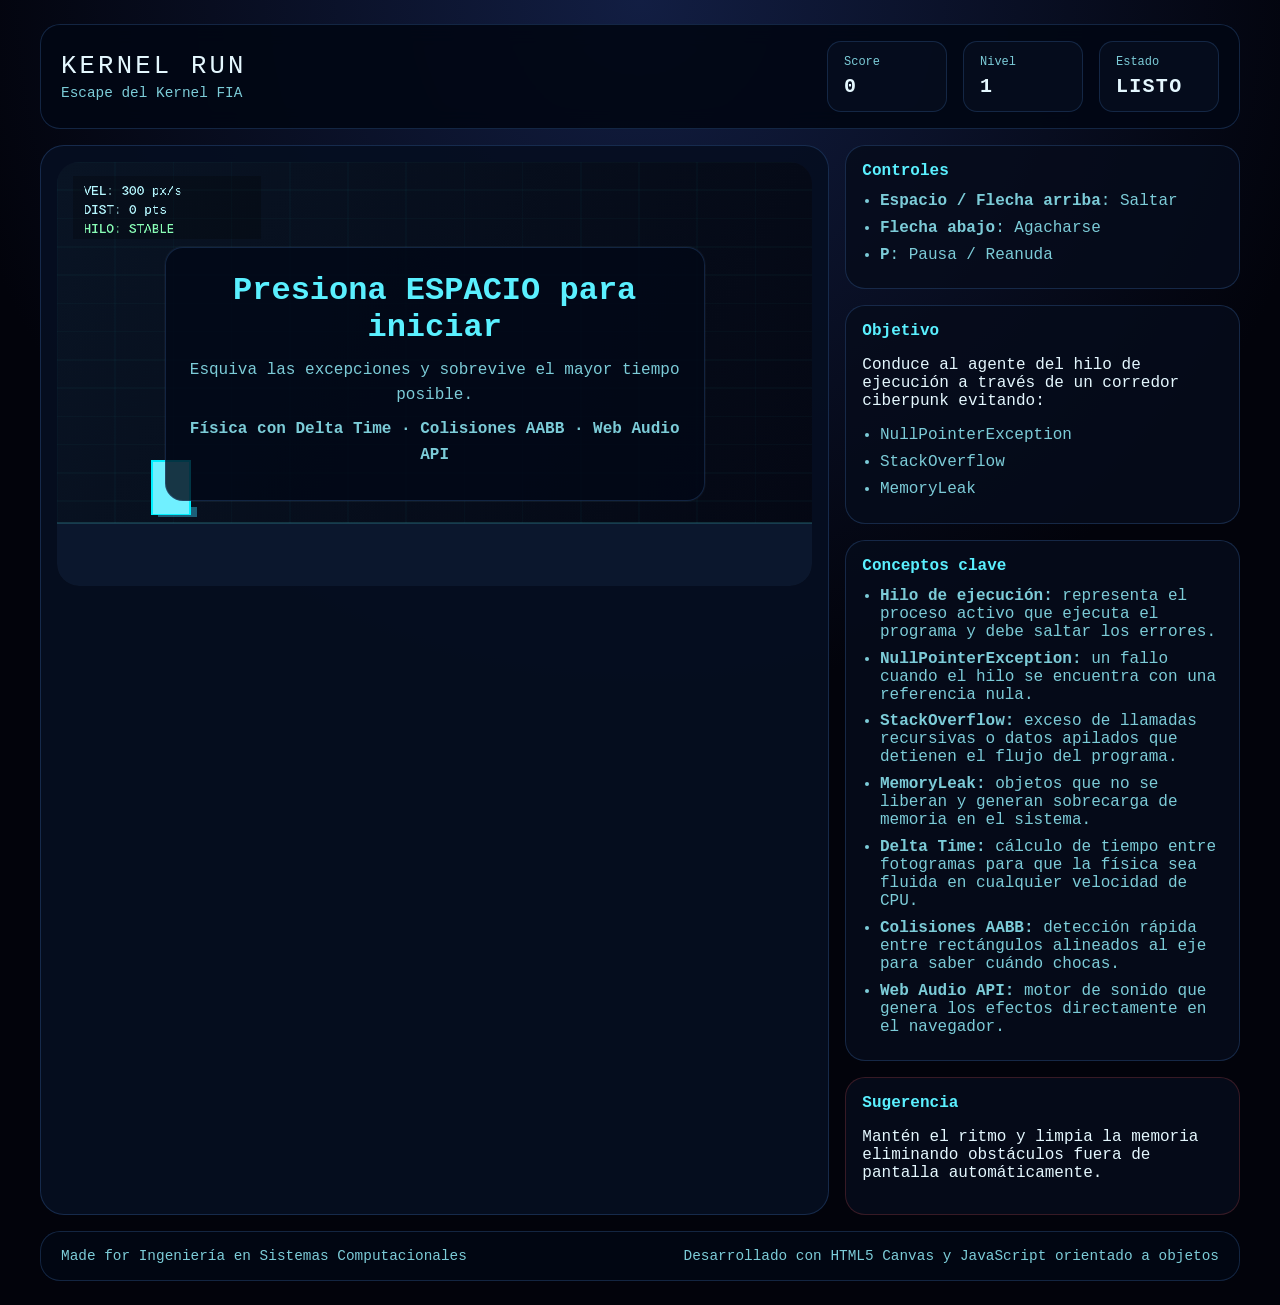
==== index.html @ d5b5b836 "Creacion de Proyecto - Juego_EscapeDelKernel_FIA Diseñé Juego_EscapeDelKernel_FIA como un juego web " ====
<!DOCTYPE html>
<html lang="es">
<head>
  <meta charset="UTF-8" />
  <meta name="viewport" content="width=device-width, initial-scale=1.0" />
  <title>Escape del Kernel FIA</title>
  <link rel="stylesheet" href="style.css" />
</head>
<body>
  <div class="app-shell">
    <header class="topbar">
      <div class="brand">
        <span class="brand__label">KERNEL RUN</span>
        <span class="brand__sub">Escape del Kernel FIA</span>
      </div>
      <div class="metrics">
        <div class="metric" id="scorePanel">
          <span class="metric__title">Score</span>
          <span class="metric__value" id="scoreValue">0</span>
        </div>
        <div class="metric" id="levelPanel">
          <span class="metric__title">Nivel</span>
          <span class="metric__value" id="levelValue">1</span>
        </div>
        <div class="metric" id="statusPanel">
          <span class="metric__title">Estado</span>
          <span class="metric__value" id="statusValue">LISTO</span>
        </div>
      </div>
    </header>

    <main class="game-grid">
      <section class="game-panel">
        <div class="canvas-holder">
          <canvas id="gameCanvas" width="960" height="540"></canvas>
          <div class="overlay" id="gameOverlay">
            <div class="overlay__card">
              <h1>Presiona ESPACIO para iniciar</h1>
              <p>Esquiva las excepciones y sobrevive el mayor tiempo posible.</p>
              <p><strong>Física con Delta Time · Colisiones AABB · Web Audio API</strong></p>
            </div>
          </div>
        </div>
      </section>

      <aside class="info-panel">
        <div class="panel-block">
          <h2>Controles</h2>
          <ul>
            <li><strong>Espacio / Flecha arriba</strong>: Saltar</li>
            <li><strong>Flecha abajo</strong>: Agacharse</li>
            <li><strong>P</strong>: Pausa / Reanuda</li>
          </ul>
        </div>
        <div class="panel-block">
          <h2>Objetivo</h2>
          <p>Conduce al agente del hilo de ejecución a través de un corredor ciberpunk evitando:</p>
          <ul>
            <li>NullPointerException</li>
            <li>StackOverflow</li>
            <li>MemoryLeak</li>
          </ul>
        </div>
        <div class="panel-block">
          <h2>Conceptos clave</h2>
          <ul>
            <li><strong>Hilo de ejecución:</strong> representa el proceso activo que ejecuta el programa y debe saltar los errores.</li>
            <li><strong>NullPointerException:</strong> un fallo cuando el hilo se encuentra con una referencia nula.</li>
            <li><strong>StackOverflow:</strong> exceso de llamadas recursivas o datos apilados que detienen el flujo del programa.</li>
            <li><strong>MemoryLeak:</strong> objetos que no se liberan y generan sobrecarga de memoria en el sistema.</li>
            <li><strong>Delta Time:</strong> cálculo de tiempo entre fotogramas para que la física sea fluida en cualquier velocidad de CPU.</li>
            <li><strong>Colisiones AABB:</strong> detección rápida entre rectángulos alineados al eje para saber cuándo chocas.</li>
            <li><strong>Web Audio API:</strong> motor de sonido que genera los efectos directamente en el navegador.</li>
          </ul>
        </div>
        <div class="panel-block panel-block--hint">
          <h2>Sugerencia</h2>
          <p>Mantén el ritmo y limpia la memoria eliminando obstáculos fuera de pantalla automáticamente.</p>
        </div>
      </aside>
    </main>

    <footer class="footer-bar">
      <div>Made for Ingeniería en Sistemas Computacionales</div>
      <div>Desarrollado con HTML5 Canvas y JavaScript orientado a objetos</div>
    </footer>
  </div>

  <script src="script.js"></script>
</body>
</html>
---- style.css ----
:root {
  color-scheme: dark;
  --bg: #04050c;
  --surface: rgba(6, 15, 33, 0.92);
  --surface-strong: rgba(12, 25, 50, 0.96);
  --text: #e5f8ff;
  --text-muted: #7cccd8;
  --accent: #5af0ff;
  --accent-strong: #ff4b9b;
  --border: rgba(90, 160, 255, 0.2);
  --danger: #ff5b5b;
  --warning: #ffc968;
  font-family: "IBM Plex Mono", "Courier New", monospace;
  font-size: 16px;
}

* {
  box-sizing: border-box;
}

html, body {
  margin: 0;
  min-height: 100%;
  background: radial-gradient(circle at top, rgba(18, 30, 67, 0.95), #02030b 48%);
  color: var(--text);
}

body {
  display: flex;
  align-items: center;
  justify-content: center;
  padding: 1.5rem;
}

.app-shell {
  width: min(1200px, 100%);
  display: grid;
  gap: 1rem;
}

.topbar,
.footer-bar {
  display: flex;
  justify-content: space-between;
  align-items: center;
  gap: 1rem;
  padding: 1rem 1.25rem;
  border: 1px solid var(--border);
  background: rgba(2, 7, 20, 0.92);
  border-radius: 20px;
  backdrop-filter: blur(10px);
}

.brand {
  display: flex;
  flex-direction: column;
  gap: 0.2rem;
}

.brand__label {
  font-size: clamp(1.4rem, 2vw, 2rem);
  letter-spacing: 0.2rem;
  text-transform: uppercase;
}

.brand__sub {
  color: var(--text-muted);
  font-size: 0.9rem;
}

.metrics {
  display: flex;
  gap: 1rem;
  flex-wrap: wrap;
}

.metric {
  padding: 0.8rem 1rem;
  border: 1px solid rgba(90, 160, 255, 0.18);
  border-radius: 14px;
  min-width: 120px;
  background: rgba(7, 16, 33, 0.72);
}

.metric__title {
  display: block;
  font-size: 0.75rem;
  color: var(--text-muted);
  margin-bottom: 0.4rem;
}

.metric__value {
  font-size: 1.25rem;
  font-weight: 700;
  letter-spacing: 0.08rem;
}

.game-grid {
  display: grid;
  grid-template-columns: 2fr 1fr;
  gap: 1rem;
}

.game-panel {
  border: 1px solid var(--border);
  border-radius: 24px;
  background: var(--surface);
  padding: 1rem;
}

.canvas-holder {
  position: relative;
  overflow: hidden;
  border-radius: 22px;
  background: linear-gradient(180deg, rgba(12, 18, 40, 0.95), #02030b 85%);
}

canvas {
  width: 100%;
  height: auto;
  display: block;
}

.overlay {
  position: absolute;
  inset: 0;
  display: grid;
  place-items: center;
  padding: 1.5rem;
  pointer-events: none;
}

.overlay__card {
  width: min(540px, 100%);
  border: 1px solid rgba(90, 160, 255, 0.18);
  background: rgba(2, 8, 23, 0.8);
  border-radius: 18px;
  padding: 1.5rem;
  text-align: center;
  box-shadow: 0 0 0 1px rgba(255, 255, 255, 0.03);
}

.overlay__card h1 {
  margin: 0 0 0.75rem;
  font-size: clamp(1.5rem, 2.5vw, 2rem);
  color: var(--accent);
}

.overlay__card p {
  margin: 0.5rem 0;
  color: var(--text-muted);
  line-height: 1.6;
}

.info-panel {
  display: grid;
  gap: 1rem;
}

.panel-block {
  padding: 1rem;
  border-radius: 20px;
  border: 1px solid var(--border);
  background: rgba(6, 12, 28, 0.85);
}

.panel-block h2 {
  margin-top: 0;
  margin-bottom: 0.75rem;
  color: var(--accent);
  font-size: 1rem;
}

.panel-block ul {
  margin: 0;
  padding-left: 1.1rem;
  color: var(--text-muted);
}

.panel-block li {
  margin-bottom: 0.55rem;
}

.panel-block--hint {
  border-color: rgba(255, 91, 91, 0.2);
}

.footer-bar {
  font-size: 0.9rem;
  color: var(--text-muted);
}

@media (max-width: 900px) {
  .game-grid {
    grid-template-columns: 1fr;
  }

  .footer-bar,
  .topbar {
    flex-direction: column;
    align-items: flex-start;
  }
}

@media (max-width: 640px) {
  body {
    padding: 1rem;
  }

  .metric {
    min-width: 100%;
  }

  .overlay {
    padding: 1rem;
  }

  .overlay__card {
    padding: 1rem;
  }
}
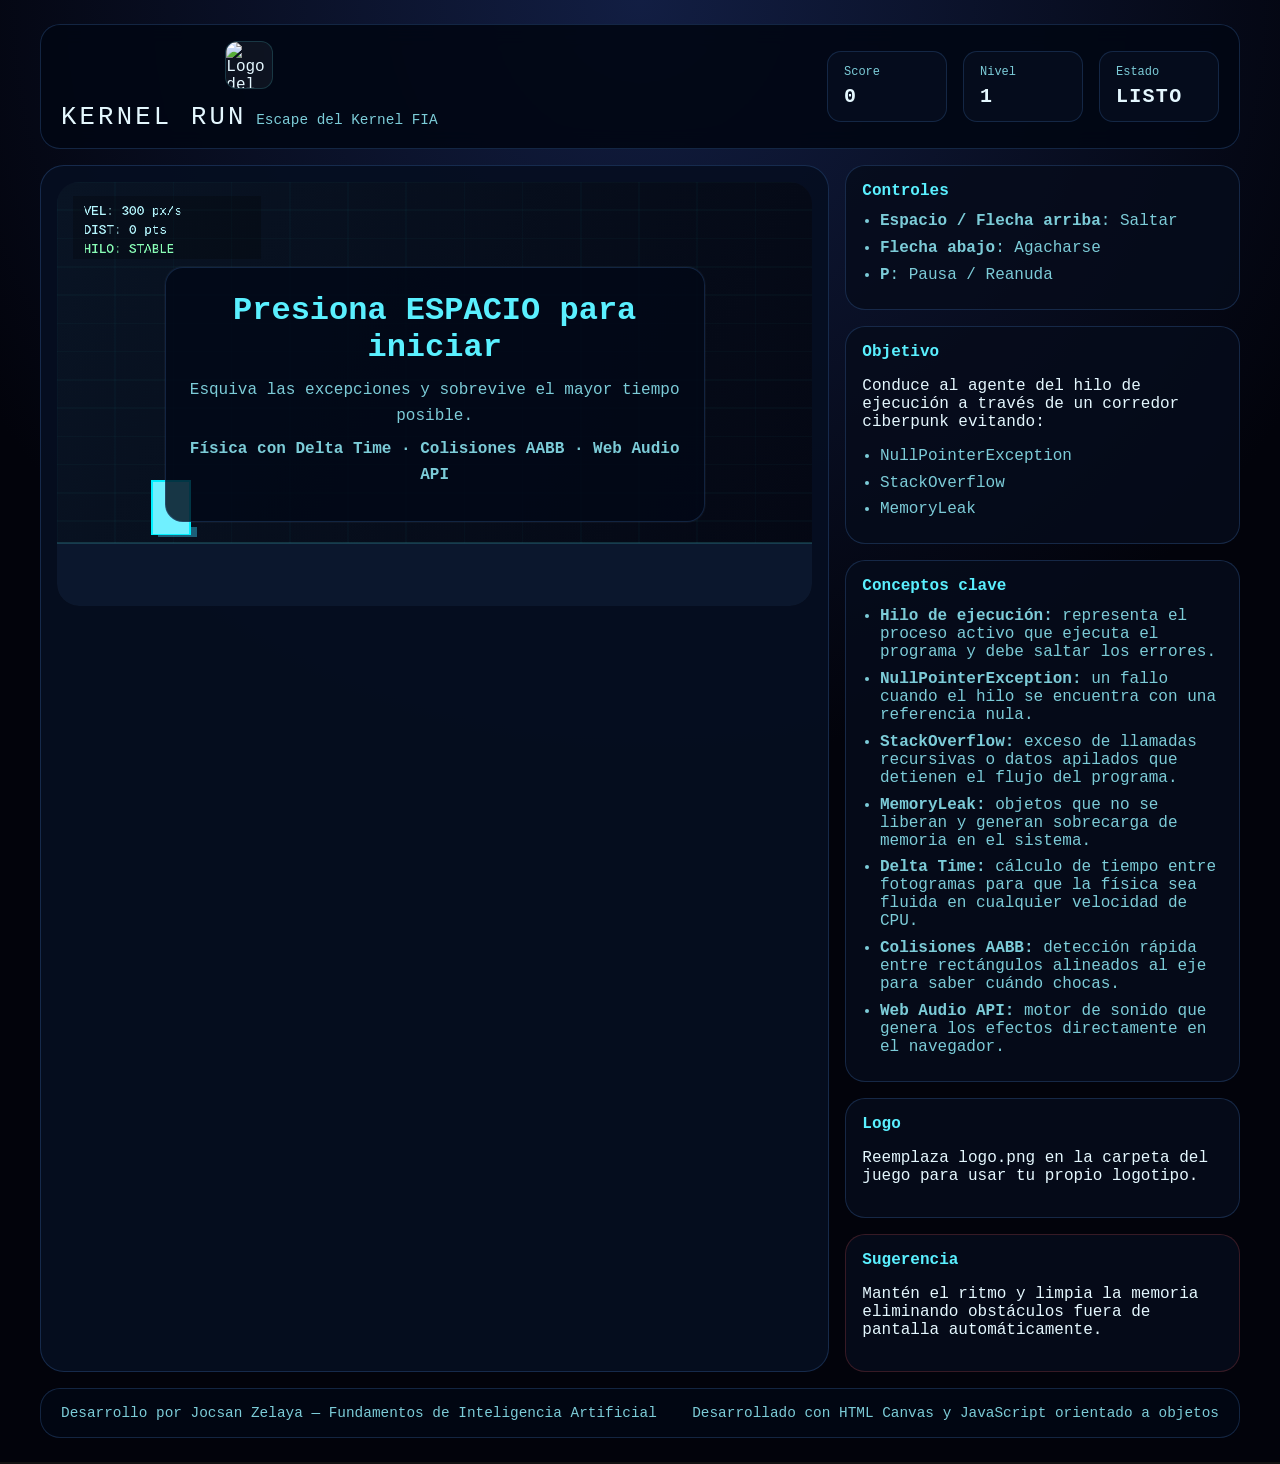
==== commit fe3113c0: "Nuevos Cambios" ====
--- a/index.html
+++ b/index.html
@@ -9,9 +9,12 @@
 <body>
   <div class="app-shell">
     <header class="topbar">
-      <div class="brand">
-        <span class="brand__label">KERNEL RUN</span>
-        <span class="brand__sub">Escape del Kernel FIA</span>
+      <div class="brand brand--logo">
+        <img id="logo" src="logo.png" alt="Logo del juego" />
+        <div>
+          <span class="brand__label">KERNEL RUN</span>
+          <span class="brand__sub">Escape del Kernel FIA</span>
+        </div>
       </div>
       <div class="metrics">
         <div class="metric" id="scorePanel">
@@ -73,6 +76,10 @@
             <li><strong>Web Audio API:</strong> motor de sonido que genera los efectos directamente en el navegador.</li>
           </ul>
         </div>
+        <div class="panel-block">
+          <h2>Logo</h2>
+          <p>Reemplaza <code>logo.png</code> en la carpeta del juego para usar tu propio logotipo.</p>
+        </div>
         <div class="panel-block panel-block--hint">
           <h2>Sugerencia</h2>
           <p>Mantén el ritmo y limpia la memoria eliminando obstáculos fuera de pantalla automáticamente.</p>
@@ -81,8 +88,8 @@
     </main>
 
     <footer class="footer-bar">
-      <div>Made for Ingeniería en Sistemas Computacionales</div>
-      <div>Desarrollado con HTML5 Canvas y JavaScript orientado a objetos</div>
+      <div>Desarrollo por Jocsan Zelaya — Fundamentos de Inteligencia Artificial</div>
+      <div>Desarrollado con HTML Canvas y JavaScript orientado a objetos</div>
     </footer>
   </div>
 
--- a/style.css
+++ b/style.css
@@ -57,6 +57,21 @@
   gap: 0.2rem;
 }
 
+.brand--logo {
+  display: flex;
+  align-items: center;
+  gap: 0.9rem;
+}
+
+.brand--logo img {
+  width: 48px;
+  height: 48px;
+  object-fit: contain;
+  border-radius: 12px;
+  border: 1px solid rgba(90, 245, 255, 0.16);
+  background: rgba(255, 255, 255, 0.05);
+}
+
 .brand__label {
   font-size: clamp(1.4rem, 2vw, 2rem);
   letter-spacing: 0.2rem;
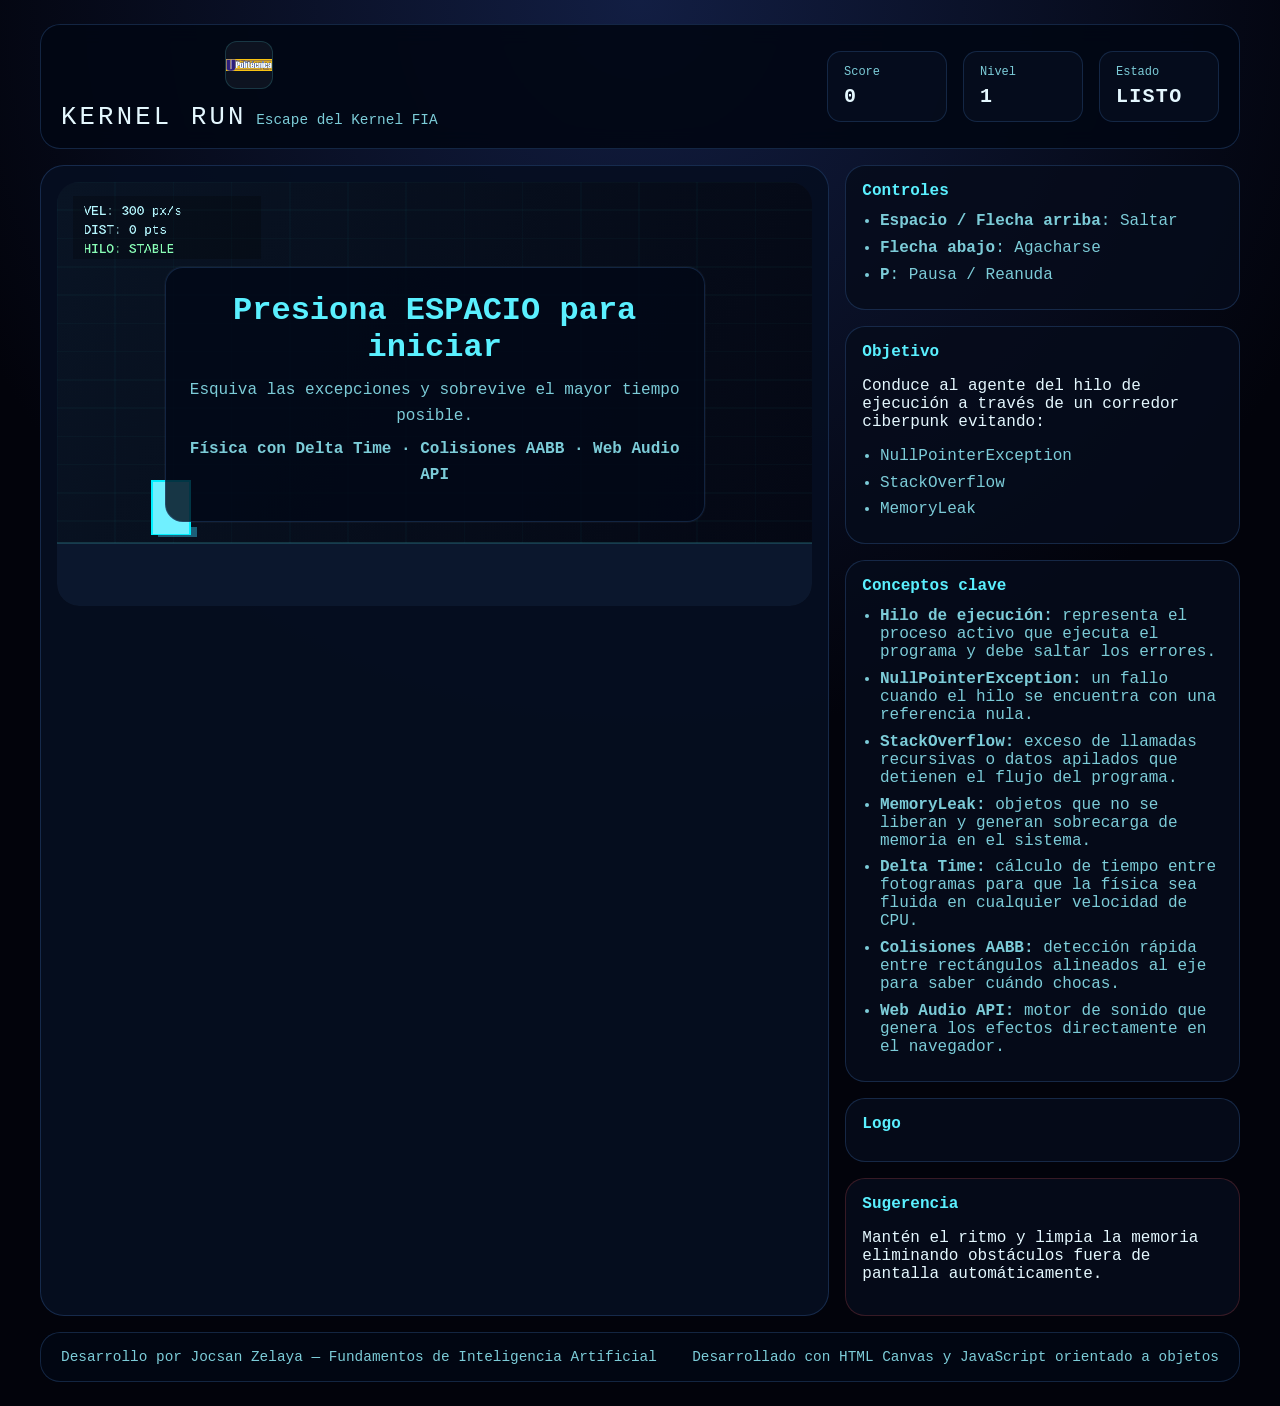
==== commit fa682af8: "nuevos" ====
--- a/index.html
+++ b/index.html
@@ -78,7 +78,7 @@
         </div>
         <div class="panel-block">
           <h2>Logo</h2>
-          <p>Reemplaza <code>logo.png</code> en la carpeta del juego para usar tu propio logotipo.</p>
+    
         </div>
         <div class="panel-block panel-block--hint">
           <h2>Sugerencia</h2>
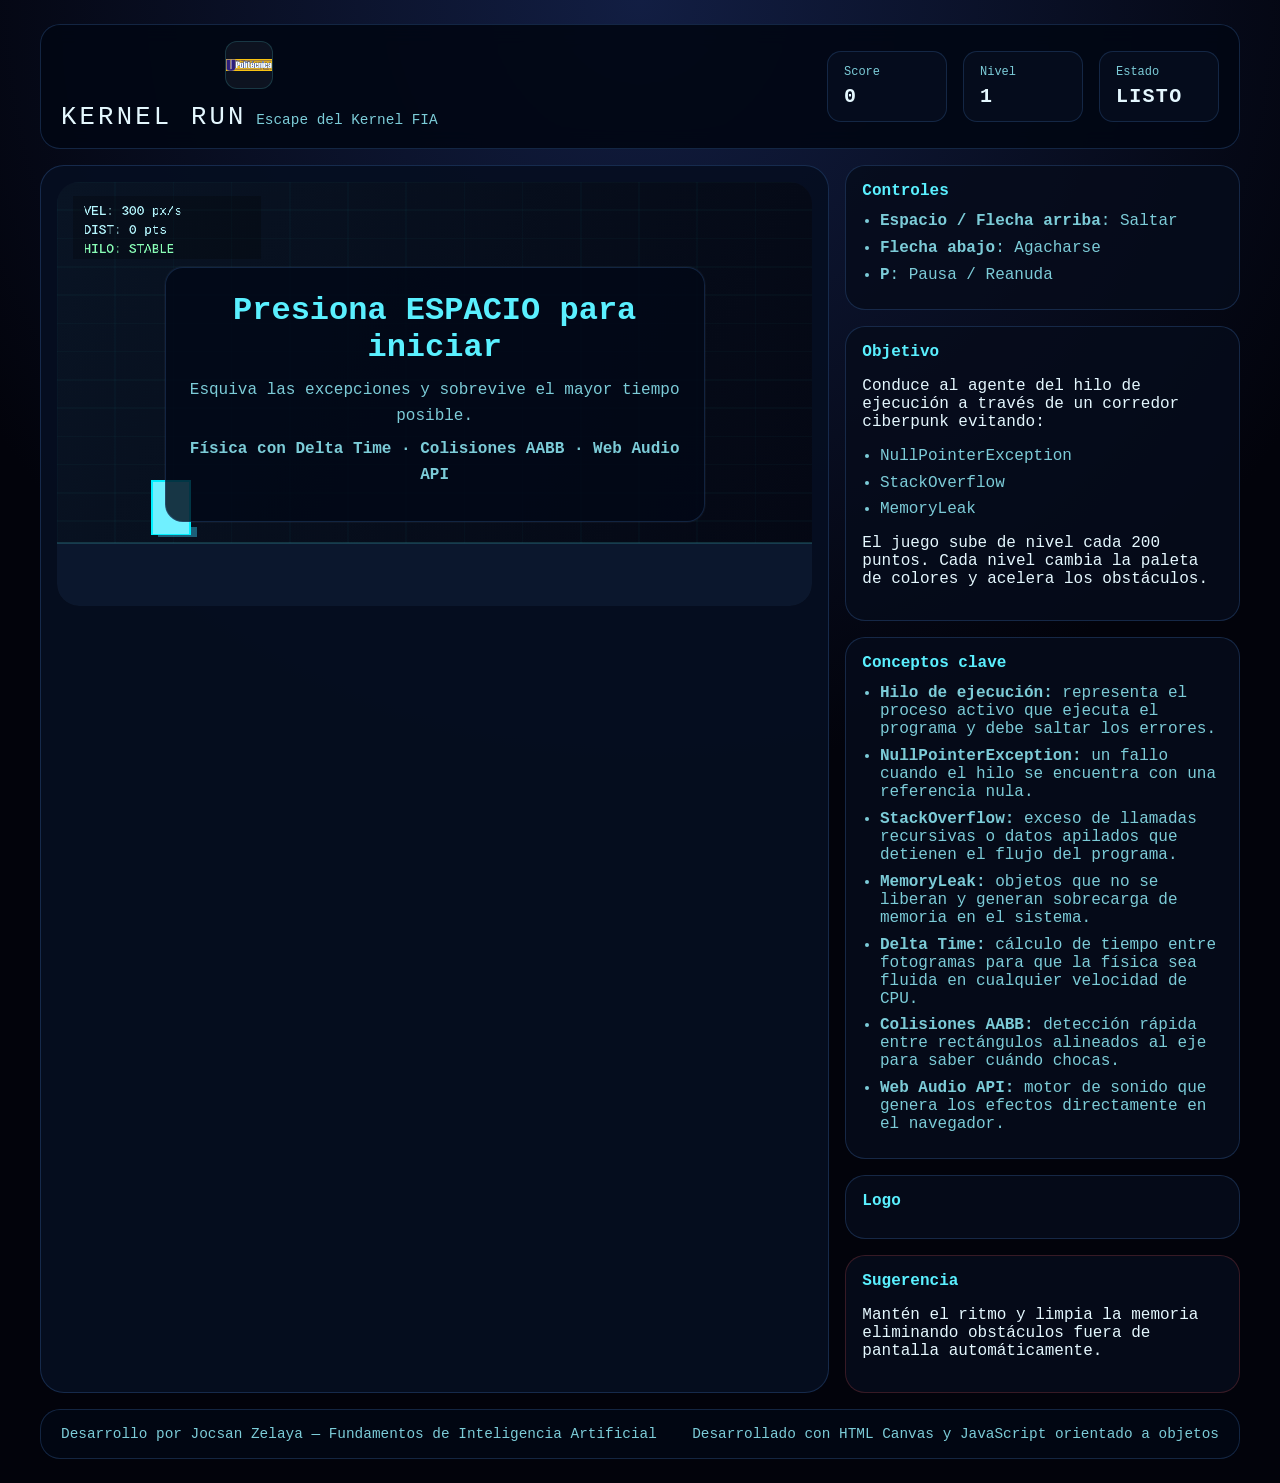
==== commit a2b18dd5: "NUEVOS CAMBIOS" ====
--- a/index.html
+++ b/index.html
@@ -63,6 +63,7 @@
             <li>StackOverflow</li>
             <li>MemoryLeak</li>
           </ul>
+          <p>El juego sube de nivel cada 200 puntos. Cada nivel cambia la paleta de colores y acelera los obstáculos.</p>
         </div>
         <div class="panel-block">
           <h2>Conceptos clave</h2>
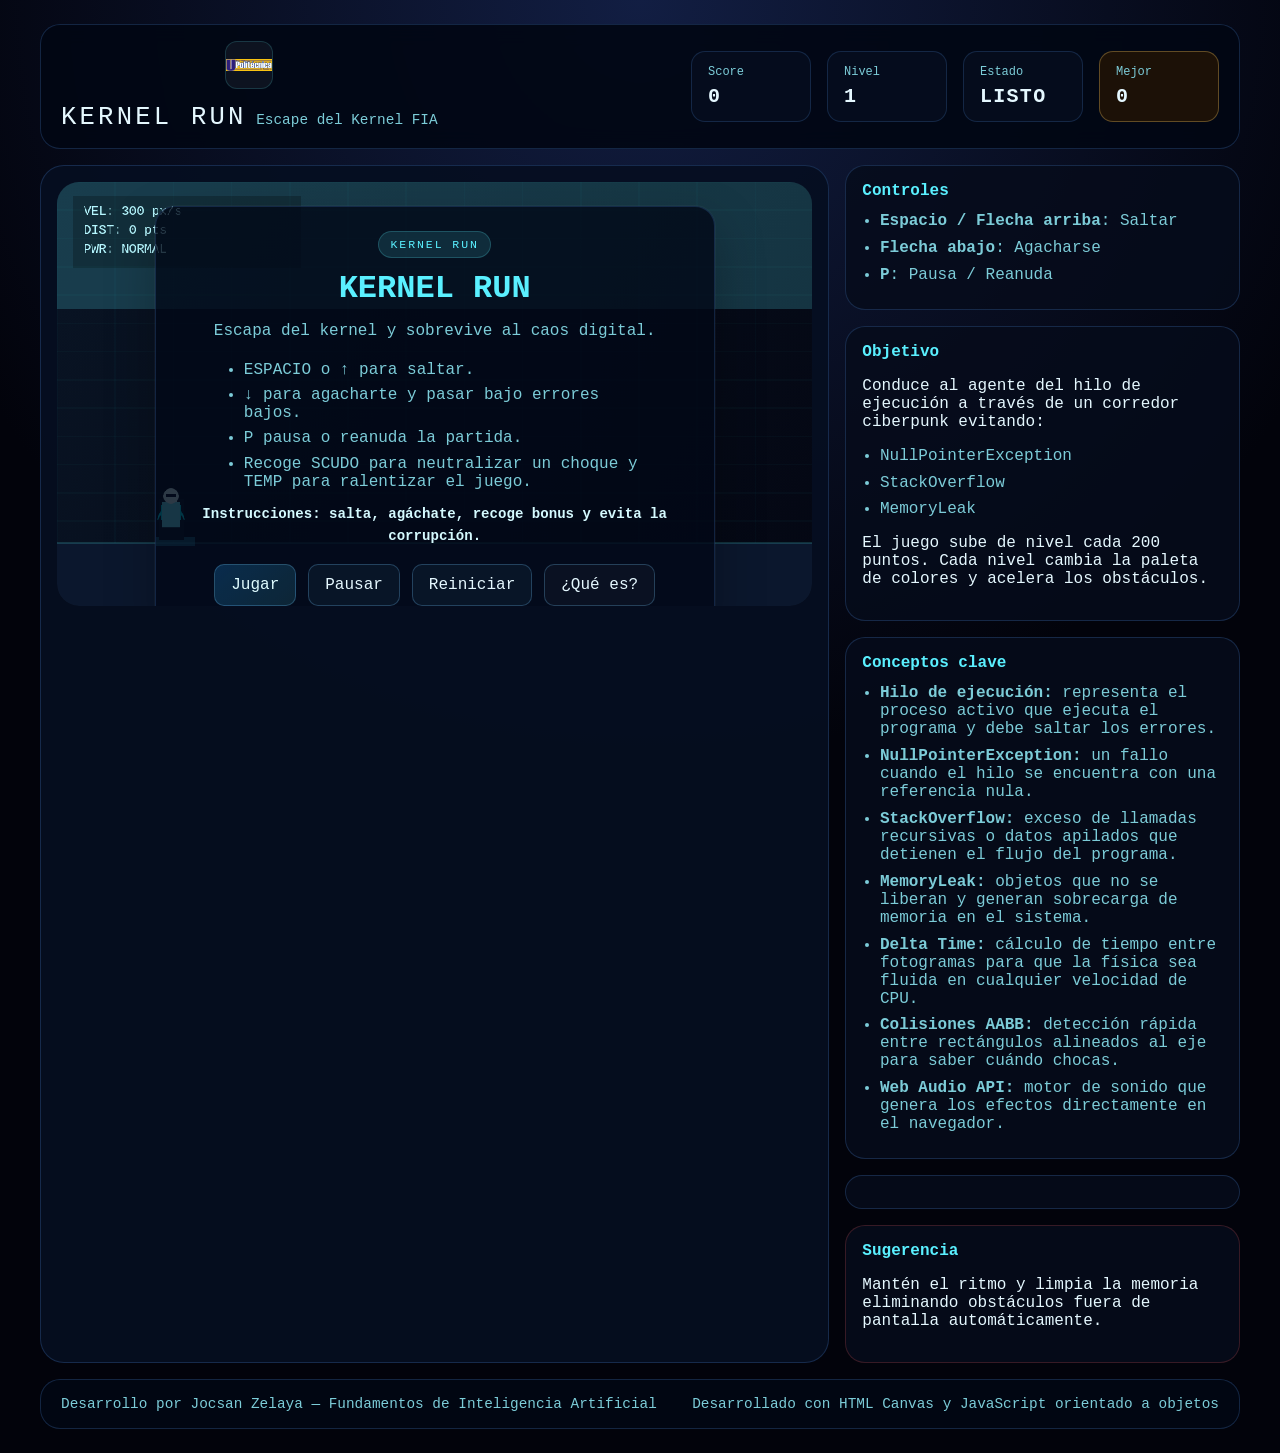
==== commit 1ab7fdd4: "NUEVOS CAMBIOS" ====
--- a/index.html
+++ b/index.html
@@ -29,6 +29,10 @@
           <span class="metric__title">Estado</span>
           <span class="metric__value" id="statusValue">LISTO</span>
         </div>
+        <div class="metric metric--best" id="bestScorePanel">
+          <span class="metric__title">Mejor</span>
+          <span class="metric__value" id="bestScoreValue">0</span>
+        </div>
       </div>
     </header>
 
@@ -38,9 +42,22 @@
           <canvas id="gameCanvas" width="960" height="540"></canvas>
           <div class="overlay" id="gameOverlay">
             <div class="overlay__card">
-              <h1>Presiona ESPACIO para iniciar</h1>
-              <p>Esquiva las excepciones y sobrevive el mayor tiempo posible.</p>
-              <p><strong>Física con Delta Time · Colisiones AABB · Web Audio API</strong></p>
+              <div class="chip">KERNEL RUN</div>
+              <h1 id="overlayTitle">Escape del Kernel FIA</h1>
+              <p id="overlayText">Esquiva las excepciones y sobrevive el mayor tiempo posible.</p>
+              <ul id="overlayList" class="overlay__list">
+                <li>Salta con ESPACIO o ↑</li>
+                <li>Agáchate con ↓ para pasar por huecos bajos</li>
+                <li>Pausa con P cuando lo necesites</li>
+              </ul>
+              <p id="overlayMeta" class="overlay__meta"><strong>Física con Delta Time · Colisiones AABB · Web Audio API</strong></p>
+
+              <div class="overlay__actions">
+                <button id="playButton" class="action-button action-button--primary">Jugar</button>
+                <button id="pauseButton" class="action-button">Pausar</button>
+                <button id="restartButton" class="action-button">Reiniciar</button>
+                <button id="helpButton" class="action-button action-button--ghost">¿Qué es?</button>
+              </div>
             </div>
           </div>
         </div>
@@ -78,8 +95,7 @@
           </ul>
         </div>
         <div class="panel-block">
-          <h2>Logo</h2>
-    
+   
         </div>
         <div class="panel-block panel-block--hint">
           <h2>Sugerencia</h2>
--- a/style.css
+++ b/style.css
@@ -97,6 +97,11 @@
   background: rgba(7, 16, 33, 0.72);
 }
 
+.metric--best {
+  border-color: rgba(255, 208, 102, 0.3);
+  background: rgba(38, 22, 4, 0.75);
+}
+
 .metric__title {
   display: block;
   font-size: 0.75rem;
@@ -145,14 +150,31 @@
   pointer-events: none;
 }
 
+.overlay--interactive {
+  pointer-events: auto;
+}
+
 .overlay__card {
-  width: min(540px, 100%);
+  width: min(560px, 100%);
   border: 1px solid rgba(90, 160, 255, 0.18);
   background: rgba(2, 8, 23, 0.8);
-  border-radius: 18px;
+  border-radius: 20px;
   padding: 1.5rem;
   text-align: center;
-  box-shadow: 0 0 0 1px rgba(255, 255, 255, 0.03);
+  box-shadow: 0 0 0 1px rgba(255, 255, 255, 0.03), 0 20px 50px rgba(0, 0, 0, 0.25);
+}
+
+.chip {
+  display: inline-block;
+  padding: 0.35rem 0.7rem;
+  border-radius: 999px;
+  background: rgba(90, 240, 255, 0.12);
+  border: 1px solid rgba(90, 240, 255, 0.2);
+  color: var(--accent);
+  letter-spacing: 0.12rem;
+  text-transform: uppercase;
+  font-size: 0.72rem;
+  margin-bottom: 0.8rem;
 }
 
 .overlay__card h1 {
@@ -165,6 +187,59 @@
   margin: 0.5rem 0;
   color: var(--text-muted);
   line-height: 1.6;
+}
+
+.overlay__list {
+  text-align: left;
+  margin: 1rem auto 0.75rem;
+  max-width: 420px;
+  padding-left: 1.2rem;
+  color: var(--text-muted);
+}
+
+.overlay__list li {
+  margin-bottom: 0.45rem;
+}
+
+.overlay__meta {
+  font-size: 0.88rem;
+}
+
+.overlay__meta strong {
+  color: #d5faff;
+}
+
+.overlay__actions {
+  display: flex;
+  justify-content: center;
+  gap: 0.75rem;
+  flex-wrap: wrap;
+  margin-top: 1rem;
+}
+
+.action-button {
+  border: 1px solid rgba(115, 202, 255, 0.25);
+  background: rgba(10, 24, 43, 0.8);
+  color: var(--text);
+  border-radius: 10px;
+  padding: 0.7rem 1rem;
+  cursor: pointer;
+  font: inherit;
+  transition: transform 0.15s ease, border-color 0.15s ease, background 0.15s ease;
+}
+
+.action-button:hover {
+  transform: translateY(-1px);
+  border-color: rgba(90, 240, 255, 0.45);
+}
+
+.action-button--primary {
+  background: linear-gradient(135deg, rgba(33, 166, 255, 0.22), rgba(90, 240, 255, 0.12));
+  color: #dffcff;
+}
+
+.action-button--ghost {
+  background: rgba(255, 255, 255, 0.03);
 }
 
 .info-panel {
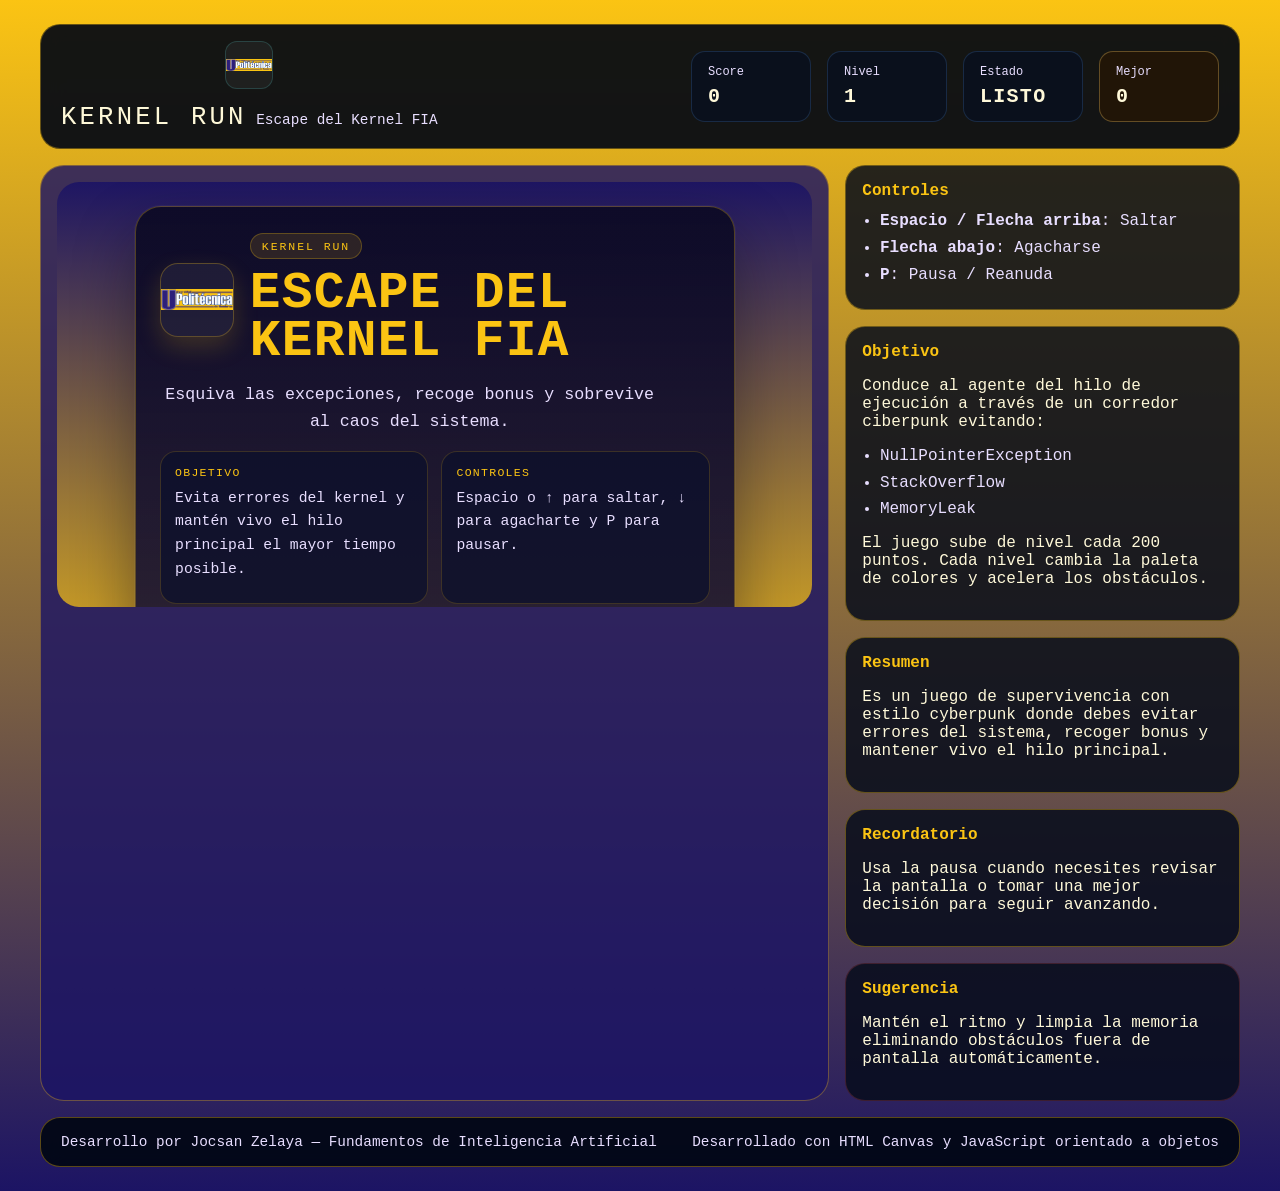
==== commit c8bc8819: "nuevos cambios" ====
--- a/index.html
+++ b/index.html
@@ -42,9 +42,37 @@
           <canvas id="gameCanvas" width="960" height="540"></canvas>
           <div class="overlay" id="gameOverlay">
             <div class="overlay__card">
-              <div class="chip">KERNEL RUN</div>
-              <h1 id="overlayTitle">Escape del Kernel FIA</h1>
-              <p id="overlayText">Esquiva las excepciones y sobrevive el mayor tiempo posible.</p>
+              <div class="menu-hero">
+                <img class="menu-logo" src="logo.png" alt="Logo Kernel Run" />
+                <div class="menu-brand">
+                  <span class="chip">KERNEL RUN</span>
+                  <h1 id="overlayTitle">Escape del Kernel FIA</h1>
+                </div>
+              </div>
+
+              <div class="main-menu">
+                <p class="menu-subtitle" id="overlayText">Esquiva las excepciones, recoge bonus y sobrevive al caos del sistema.</p>
+
+                <div class="menu-grid">
+                  <div class="menu-card">
+                    <span class="menu-card__label">Objetivo</span>
+                    <p>Evita errores del kernel y mantén vivo el hilo principal el mayor tiempo posible.</p>
+                  </div>
+                  <div class="menu-card">
+                    <span class="menu-card__label">Controles</span>
+                    <p>Espacio o ↑ para saltar, ↓ para agacharte y P para pausar.</p>
+                  </div>
+                  <div class="menu-card">
+                    <span class="menu-card__label">Power Ups</span>
+                    <p>Escudo para bloquear impactos y temporizador para ralentizar la velocidad del juego.</p>
+                  </div>
+                  <div class="menu-card">
+                    <span class="menu-card__label">Desafío</span>
+                    <p>Los niveles suben, aparecen más obstáculos y el boss final se activa en la fase avanzada.</p>
+                  </div>
+                </div>
+              </div>
+
               <ul id="overlayList" class="overlay__list">
                 <li>Salta con ESPACIO o ↑</li>
                 <li>Agáchate con ↓ para pasar por huecos bajos</li>
@@ -83,19 +111,12 @@
           <p>El juego sube de nivel cada 200 puntos. Cada nivel cambia la paleta de colores y acelera los obstáculos.</p>
         </div>
         <div class="panel-block">
-          <h2>Conceptos clave</h2>
-          <ul>
-            <li><strong>Hilo de ejecución:</strong> representa el proceso activo que ejecuta el programa y debe saltar los errores.</li>
-            <li><strong>NullPointerException:</strong> un fallo cuando el hilo se encuentra con una referencia nula.</li>
-            <li><strong>StackOverflow:</strong> exceso de llamadas recursivas o datos apilados que detienen el flujo del programa.</li>
-            <li><strong>MemoryLeak:</strong> objetos que no se liberan y generan sobrecarga de memoria en el sistema.</li>
-            <li><strong>Delta Time:</strong> cálculo de tiempo entre fotogramas para que la física sea fluida en cualquier velocidad de CPU.</li>
-            <li><strong>Colisiones AABB:</strong> detección rápida entre rectángulos alineados al eje para saber cuándo chocas.</li>
-            <li><strong>Web Audio API:</strong> motor de sonido que genera los efectos directamente en el navegador.</li>
-          </ul>
+          <h2>Resumen</h2>
+          <p>Es un juego de supervivencia con estilo cyberpunk donde debes evitar errores del sistema, recoger bonus y mantener vivo el hilo principal.</p>
         </div>
         <div class="panel-block">
-   
+          <h2>Recordatorio</h2>
+          <p>Usa la pausa cuando necesites revisar la pantalla o tomar una mejor decisión para seguir avanzando.</p>
         </div>
         <div class="panel-block panel-block--hint">
           <h2>Sugerencia</h2>
--- a/style.css
+++ b/style.css
@@ -1,13 +1,14 @@
 :root {
   color-scheme: dark;
-  --bg: #04050c;
-  --surface: rgba(6, 15, 33, 0.92);
+  --bg-1: #fbc413;
+  --bg-2: #1c1464;
+  --surface: rgba(28, 20, 100, 0.82);
   --surface-strong: rgba(12, 25, 50, 0.96);
-  --text: #e5f8ff;
-  --text-muted: #7cccd8;
-  --accent: #5af0ff;
-  --accent-strong: #ff4b9b;
-  --border: rgba(90, 160, 255, 0.2);
+  --text: #fff9d9;
+  --text-muted: #e8deff;
+  --accent: #fbc413;
+  --accent-strong: #ff6ea8;
+  --border: rgba(251, 196, 19, 0.35);
   --danger: #ff5b5b;
   --warning: #ffc968;
   font-family: "IBM Plex Mono", "Courier New", monospace;
@@ -21,7 +22,7 @@
 html, body {
   margin: 0;
   min-height: 100%;
-  background: radial-gradient(circle at top, rgba(18, 30, 67, 0.95), #02030b 48%);
+  background: linear-gradient(180deg, var(--bg-1) 0%, var(--bg-2) 100%);
   color: var(--text);
 }
 
@@ -132,7 +133,7 @@
   position: relative;
   overflow: hidden;
   border-radius: 22px;
-  background: linear-gradient(180deg, rgba(12, 18, 40, 0.95), #02030b 85%);
+  background: linear-gradient(180deg, rgba(28, 20, 100, 0.94), rgba(251, 196, 19, 0.72) 100%);
 }
 
 canvas {
@@ -155,32 +156,259 @@
 }
 
 .overlay__card {
-  width: min(560px, 100%);
-  border: 1px solid rgba(90, 160, 255, 0.18);
-  background: rgba(2, 8, 23, 0.8);
-  border-radius: 20px;
-  padding: 1.5rem;
+  width: min(600px, 100%);
+  border: 1px solid rgba(251, 196, 19, 0.28);
+  background: linear-gradient(180deg, rgba(12, 10, 36, 0.92), rgba(24, 18, 68, 0.82));
+  border-radius: 26px;
+  padding: 1.6rem 1.5rem 1.25rem;
   text-align: center;
-  box-shadow: 0 0 0 1px rgba(255, 255, 255, 0.03), 0 20px 50px rgba(0, 0, 0, 0.25);
+  box-shadow: 0 0 0 1px rgba(255, 255, 255, 0.04), 0 28px 60px rgba(10, 8, 26, 0.45);
+}
+
+.overlay--help .overlay__card {
+  width: min(820px, 100%);
+  max-height: 82vh;
+  overflow: auto;
+}
+
+.overlay--compact .main-menu,
+.overlay--compact .overlay__list,
+.overlay--compact .overlay__meta {
+  display: none;
+}
+
+.overlay--compact .overlay__card {
+  width: min(420px, 100%);
+  padding: 1.5rem 1.25rem;
+}
+
+body[data-game-mode="play"] .menu-page {
+  display: none;
+}
+
+.menu-hero {
+  display: flex;
+  align-items: center;
+  justify-content: center;
+  gap: 1rem;
+  margin-bottom: 0.7rem;
+}
+
+.menu-logo {
+  width: 74px;
+  height: 74px;
+  object-fit: contain;
+  border-radius: 18px;
+  background: rgba(255, 255, 255, 0.06);
+  border: 1px solid rgba(251, 196, 19, 0.28);
+  box-shadow: 0 10px 24px rgba(251, 196, 19, 0.18);
+}
+
+.menu-brand {
+  display: flex;
+  flex-direction: column;
+  align-items: flex-start;
+  text-align: left;
 }
 
 .chip {
   display: inline-block;
   padding: 0.35rem 0.7rem;
   border-radius: 999px;
-  background: rgba(90, 240, 255, 0.12);
-  border: 1px solid rgba(90, 240, 255, 0.2);
+  background: rgba(251, 196, 19, 0.12);
+  border: 1px solid rgba(251, 196, 19, 0.26);
   color: var(--accent);
   letter-spacing: 0.12rem;
   text-transform: uppercase;
   font-size: 0.72rem;
-  margin-bottom: 0.8rem;
+  margin-bottom: 0.6rem;
 }
 
 .overlay__card h1 {
-  margin: 0 0 0.75rem;
-  font-size: clamp(1.5rem, 2.5vw, 2rem);
-  color: var(--accent);
+  margin: 0;
+  font-size: clamp(2rem, 4vw, 3.3rem);
+  line-height: 0.95;
+  letter-spacing: 0.08rem;
+  color: var(--accent);
+  text-transform: uppercase;
+}
+
+.main-menu {
+  margin: 1rem auto 0.5rem;
+  width: min(100%, 560px);
+}
+
+.menu-grid {
+  display: grid;
+  grid-template-columns: repeat(2, minmax(0, 1fr));
+  gap: 0.8rem;
+  margin-top: 1rem;
+}
+
+.menu-card {
+  padding: 0.85rem 0.9rem;
+  border: 1px solid rgba(251, 196, 19, 0.18);
+  border-radius: 16px;
+  background: rgba(12, 16, 44, 0.72);
+  text-align: left;
+}
+
+.menu-screen {
+  min-height: 100vh;
+  display: grid;
+  place-items: center;
+  padding: 2rem 1rem;
+}
+
+.menu-shell {
+  width: min(900px, 100%);
+  padding: 2rem 1.5rem 1.5rem;
+  border: 1px solid rgba(251, 196, 19, 0.3);
+  border-radius: 28px;
+  background: rgba(10, 8, 30, 0.82);
+  box-shadow: 0 30px 70px rgba(9, 7, 20, 0.4);
+}
+
+.menu-page .menu-header {
+  display: flex;
+  justify-content: center;
+  align-items: center;
+  gap: 1rem;
+  text-align: left;
+}
+
+.menu-page .menu-header h1 {
+  margin: 0;
+  font-size: clamp(2.3rem, 5vw, 4rem);
+  letter-spacing: 0.08rem;
+  color: var(--accent);
+  text-transform: uppercase;
+}
+
+.menu-page .menu-subtitle {
+  text-align: center;
+  font-size: 1.1rem;
+  max-width: 700px;
+  margin: 1.2rem auto 1.4rem;
+}
+
+.menu-page .menu-grid {
+  margin-bottom: 1.5rem;
+}
+
+.menu-actions {
+  display: flex;
+  justify-content: center;
+  gap: 1rem;
+  flex-wrap: wrap;
+}
+
+.menu-button {
+  display: inline-flex;
+  align-items: center;
+  justify-content: center;
+  text-decoration: none;
+  min-width: 170px;
+}
+
+.about-page {
+  background: linear-gradient(180deg, var(--bg-1) 0%, var(--bg-2) 100%);
+}
+
+.about-screen {
+  min-height: 100vh;
+  display: grid;
+  place-items: center;
+  padding: 2rem 1rem;
+}
+
+.about-shell {
+  width: min(960px, 100%);
+  padding: 2rem 1.5rem 1.5rem;
+  border: 1px solid rgba(251, 196, 19, 0.3);
+  border-radius: 28px;
+  background: rgba(10, 8, 30, 0.82);
+  box-shadow: 0 30px 70px rgba(9, 7, 20, 0.4);
+}
+
+.about-header {
+  display: flex;
+  justify-content: center;
+  align-items: center;
+  gap: 1rem;
+  margin-bottom: 1.5rem;
+}
+
+.about-header h1 {
+  margin: 0;
+  font-size: clamp(2.2rem, 5vw, 3.5rem);
+  letter-spacing: 0.08rem;
+  text-transform: uppercase;
+  color: var(--accent);
+}
+
+.about-content {
+  display: grid;
+  grid-template-columns: repeat(2, minmax(0, 1fr));
+  gap: 1rem;
+}
+
+.about-card {
+  padding: 1rem 1rem 0.8rem;
+  border: 1px solid rgba(251, 196, 19, 0.18);
+  border-radius: 18px;
+  background: rgba(13, 17, 44, 0.74);
+}
+
+.about-card h2 {
+  margin-top: 0;
+  margin-bottom: 0.7rem;
+  color: var(--accent);
+  font-size: 1rem;
+  letter-spacing: 0.06rem;
+  text-transform: uppercase;
+}
+
+.about-card p,
+.about-card li {
+  margin: 0;
+  line-height: 1.7;
+  color: var(--text-muted);
+}
+
+.about-card ul {
+  margin: 0;
+  padding-left: 1.2rem;
+}
+
+@media (max-width: 700px) {
+  .about-content {
+    grid-template-columns: 1fr;
+  }
+}
+
+.menu-card__label {
+  display: block;
+  margin-bottom: 0.45rem;
+  font-size: 0.72rem;
+  text-transform: uppercase;
+  letter-spacing: 0.08rem;
+  color: var(--accent);
+}
+
+.menu-card p {
+  margin: 0;
+  color: var(--text-muted);
+  line-height: 1.55;
+  font-size: 0.92rem;
+}
+
+.menu-subtitle {
+  font-size: 1.04rem;
+  max-width: 500px;
+  margin: 0 auto 1rem;
+  color: var(--text-muted);
+  line-height: 1.6;
 }
 
 .overlay__card p {
@@ -192,15 +420,51 @@
 .overlay__list {
   text-align: left;
   margin: 1rem auto 0.75rem;
-  max-width: 420px;
-  padding-left: 1.2rem;
-  color: var(--text-muted);
+  max-width: 520px;
+  padding-left: 0;
+  color: var(--text-muted);
+  list-style: none;
 }
 
 .overlay__list li {
   margin-bottom: 0.45rem;
 }
 
+.help-card {
+  display: grid;
+  gap: 0.8rem;
+  max-height: none;
+  overflow: visible;
+  padding-right: 0.25rem;
+}
+
+.help-block {
+  padding: 0.8rem 0.9rem;
+  border: 1px solid rgba(122, 196, 255, 0.18);
+  border-radius: 14px;
+  background: rgba(9, 18, 32, 0.72);
+}
+
+.help-block h3 {
+  margin: 0 0 0.45rem;
+  color: var(--accent);
+  font-size: 0.9rem;
+  letter-spacing: 0.05rem;
+  text-transform: uppercase;
+}
+
+.help-block p,
+.help-block li {
+  margin: 0;
+  line-height: 1.6;
+  color: var(--text-muted);
+}
+
+.help-block ul {
+  margin: 0;
+  padding-left: 1.1rem;
+}
+
 .overlay__meta {
   font-size: 0.88rem;
 }
@@ -212,30 +476,41 @@
 .overlay__actions {
   display: flex;
   justify-content: center;
-  gap: 0.75rem;
+  gap: 0.8rem;
   flex-wrap: wrap;
-  margin-top: 1rem;
+  margin-top: 1.15rem;
 }
 
 .action-button {
-  border: 1px solid rgba(115, 202, 255, 0.25);
-  background: rgba(10, 24, 43, 0.8);
+  min-width: 132px;
+  border: 1px solid rgba(251, 196, 19, 0.35);
+  background: rgba(19, 17, 47, 0.8);
   color: var(--text);
-  border-radius: 10px;
-  padding: 0.7rem 1rem;
+  border-radius: 14px;
+  padding: 0.8rem 1.2rem;
   cursor: pointer;
   font: inherit;
-  transition: transform 0.15s ease, border-color 0.15s ease, background 0.15s ease;
+  font-weight: 700;
+  letter-spacing: 0.04rem;
+  transition: transform 0.15s ease, border-color 0.15s ease, background 0.15s ease, box-shadow 0.15s ease;
 }
 
 .action-button:hover {
-  transform: translateY(-1px);
-  border-color: rgba(90, 240, 255, 0.45);
+  transform: translateY(-2px);
+  border-color: rgba(251, 196, 19, 0.8);
+  box-shadow: 0 10px 24px rgba(251, 196, 19, 0.14);
+}
+
+.action-button:disabled {
+  opacity: 0.45;
+  cursor: not-allowed;
 }
 
 .action-button--primary {
-  background: linear-gradient(135deg, rgba(33, 166, 255, 0.22), rgba(90, 240, 255, 0.12));
-  color: #dffcff;
+  background: linear-gradient(135deg, rgba(251, 196, 19, 0.97), rgba(255, 204, 69, 0.9));
+  color: #1c1464;
+  border-color: rgba(255, 255, 255, 0.2);
+  box-shadow: 0 12px 28px rgba(251, 196, 19, 0.2);
 }
 
 .action-button--ghost {
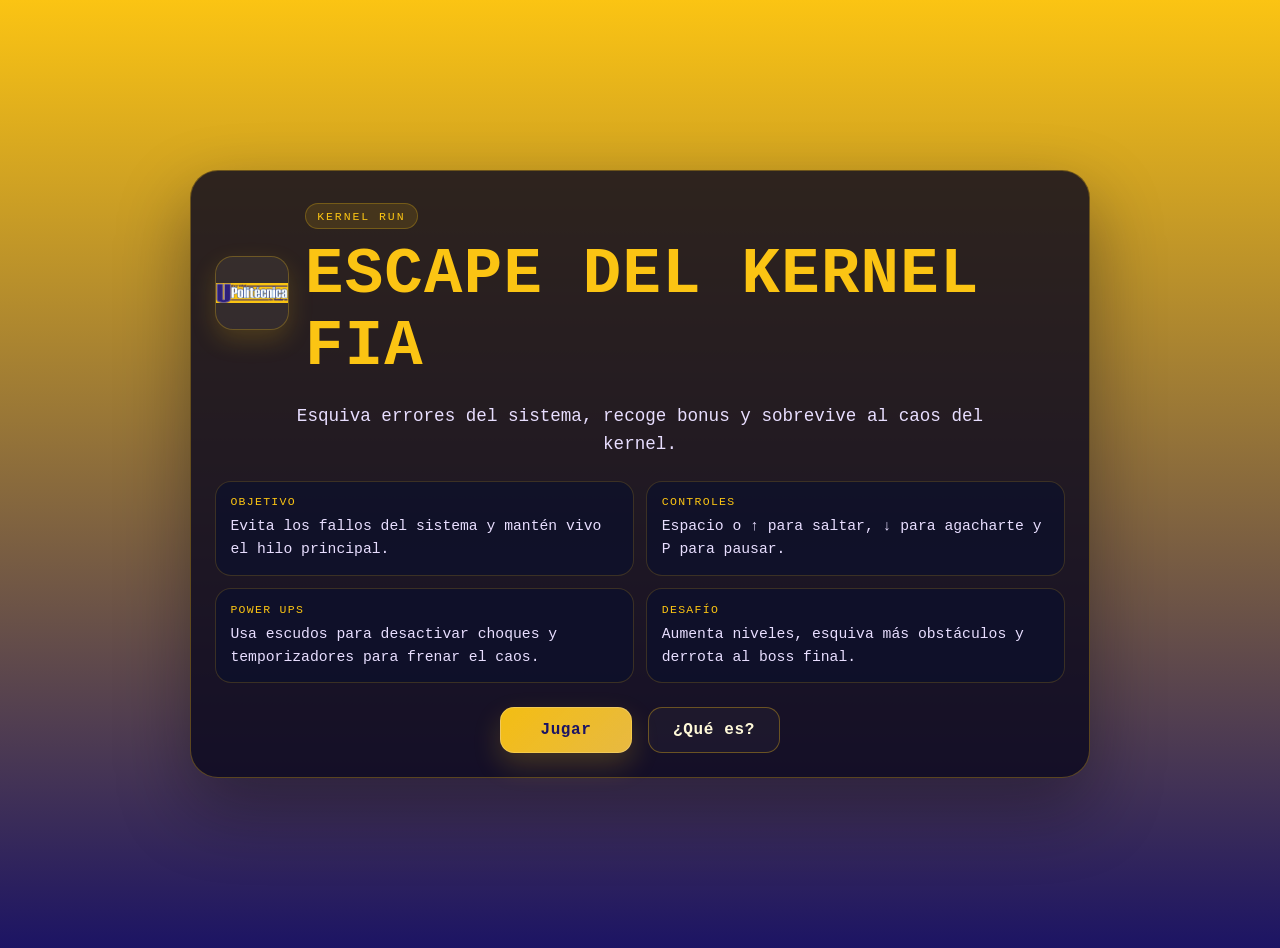
==== commit e8885eb5: "nuevos" ====
--- a/index.html
+++ b/index.html
@@ -3,134 +3,46 @@
 <head>
   <meta charset="UTF-8" />
   <meta name="viewport" content="width=device-width, initial-scale=1.0" />
-  <title>Escape del Kernel FIA</title>
+  <title>KERNEL RUN | Menú principal</title>
   <link rel="stylesheet" href="style.css" />
 </head>
-<body>
-  <div class="app-shell">
-    <header class="topbar">
-      <div class="brand brand--logo">
-        <img id="logo" src="logo.png" alt="Logo del juego" />
+<body class="menu-page">
+  <div class="menu-screen">
+    <div class="menu-shell">
+      <div class="menu-header">
+        <img src="logo.png" alt="Logo Kernel Run" class="menu-logo" />
         <div>
-          <span class="brand__label">KERNEL RUN</span>
-          <span class="brand__sub">Escape del Kernel FIA</span>
+          <span class="chip">KERNEL RUN</span>
+          <h1>Escape del Kernel FIA</h1>
         </div>
       </div>
-      <div class="metrics">
-        <div class="metric" id="scorePanel">
-          <span class="metric__title">Score</span>
-          <span class="metric__value" id="scoreValue">0</span>
+
+      <p class="menu-subtitle">Esquiva errores del sistema, recoge bonus y sobrevive al caos del kernel.</p>
+
+      <div class="menu-grid">
+        <div class="menu-card">
+          <span class="menu-card__label">Objetivo</span>
+          <p>Evita los fallos del sistema y mantén vivo el hilo principal.</p>
         </div>
-        <div class="metric" id="levelPanel">
-          <span class="metric__title">Nivel</span>
-          <span class="metric__value" id="levelValue">1</span>
+        <div class="menu-card">
+          <span class="menu-card__label">Controles</span>
+          <p>Espacio o ↑ para saltar, ↓ para agacharte y P para pausar.</p>
         </div>
-        <div class="metric" id="statusPanel">
-          <span class="metric__title">Estado</span>
-          <span class="metric__value" id="statusValue">LISTO</span>
+        <div class="menu-card">
+          <span class="menu-card__label">Power Ups</span>
+          <p>Usa escudos para desactivar choques y temporizadores para frenar el caos.</p>
         </div>
-        <div class="metric metric--best" id="bestScorePanel">
-          <span class="metric__title">Mejor</span>
-          <span class="metric__value" id="bestScoreValue">0</span>
+        <div class="menu-card">
+          <span class="menu-card__label">Desafío</span>
+          <p>Aumenta niveles, esquiva más obstáculos y derrota al boss final.</p>
         </div>
       </div>
-    </header>
 
-    <main class="game-grid">
-      <section class="game-panel">
-        <div class="canvas-holder">
-          <canvas id="gameCanvas" width="960" height="540"></canvas>
-          <div class="overlay" id="gameOverlay">
-            <div class="overlay__card">
-              <div class="menu-hero">
-                <img class="menu-logo" src="logo.png" alt="Logo Kernel Run" />
-                <div class="menu-brand">
-                  <span class="chip">KERNEL RUN</span>
-                  <h1 id="overlayTitle">Escape del Kernel FIA</h1>
-                </div>
-              </div>
-
-              <div class="main-menu">
-                <p class="menu-subtitle" id="overlayText">Esquiva las excepciones, recoge bonus y sobrevive al caos del sistema.</p>
-
-                <div class="menu-grid">
-                  <div class="menu-card">
-                    <span class="menu-card__label">Objetivo</span>
-                    <p>Evita errores del kernel y mantén vivo el hilo principal el mayor tiempo posible.</p>
-                  </div>
-                  <div class="menu-card">
-                    <span class="menu-card__label">Controles</span>
-                    <p>Espacio o ↑ para saltar, ↓ para agacharte y P para pausar.</p>
-                  </div>
-                  <div class="menu-card">
-                    <span class="menu-card__label">Power Ups</span>
-                    <p>Escudo para bloquear impactos y temporizador para ralentizar la velocidad del juego.</p>
-                  </div>
-                  <div class="menu-card">
-                    <span class="menu-card__label">Desafío</span>
-                    <p>Los niveles suben, aparecen más obstáculos y el boss final se activa en la fase avanzada.</p>
-                  </div>
-                </div>
-              </div>
-
-              <ul id="overlayList" class="overlay__list">
-                <li>Salta con ESPACIO o ↑</li>
-                <li>Agáchate con ↓ para pasar por huecos bajos</li>
-                <li>Pausa con P cuando lo necesites</li>
-              </ul>
-              <p id="overlayMeta" class="overlay__meta"><strong>Física con Delta Time · Colisiones AABB · Web Audio API</strong></p>
-
-              <div class="overlay__actions">
-                <button id="playButton" class="action-button action-button--primary">Jugar</button>
-                <button id="pauseButton" class="action-button">Pausar</button>
-                <button id="restartButton" class="action-button">Reiniciar</button>
-                <button id="helpButton" class="action-button action-button--ghost">¿Qué es?</button>
-              </div>
-            </div>
-          </div>
-        </div>
-      </section>
-
-      <aside class="info-panel">
-        <div class="panel-block">
-          <h2>Controles</h2>
-          <ul>
-            <li><strong>Espacio / Flecha arriba</strong>: Saltar</li>
-            <li><strong>Flecha abajo</strong>: Agacharse</li>
-            <li><strong>P</strong>: Pausa / Reanuda</li>
-          </ul>
-        </div>
-        <div class="panel-block">
-          <h2>Objetivo</h2>
-          <p>Conduce al agente del hilo de ejecución a través de un corredor ciberpunk evitando:</p>
-          <ul>
-            <li>NullPointerException</li>
-            <li>StackOverflow</li>
-            <li>MemoryLeak</li>
-          </ul>
-          <p>El juego sube de nivel cada 200 puntos. Cada nivel cambia la paleta de colores y acelera los obstáculos.</p>
-        </div>
-        <div class="panel-block">
-          <h2>Resumen</h2>
-          <p>Es un juego de supervivencia con estilo cyberpunk donde debes evitar errores del sistema, recoger bonus y mantener vivo el hilo principal.</p>
-        </div>
-        <div class="panel-block">
-          <h2>Recordatorio</h2>
-          <p>Usa la pausa cuando necesites revisar la pantalla o tomar una mejor decisión para seguir avanzando.</p>
-        </div>
-        <div class="panel-block panel-block--hint">
-          <h2>Sugerencia</h2>
-          <p>Mantén el ritmo y limpia la memoria eliminando obstáculos fuera de pantalla automáticamente.</p>
-        </div>
-      </aside>
-    </main>
-
-    <footer class="footer-bar">
-      <div>Desarrollo por Jocsan Zelaya — Fundamentos de Inteligencia Artificial</div>
-      <div>Desarrollado con HTML Canvas y JavaScript orientado a objetos</div>
-    </footer>
+      <div class="menu-actions">
+        <a class="action-button action-button--primary menu-button" href="game.html?start=1">Jugar</a>
+        <a class="action-button action-button--ghost menu-button" href="about.html">¿Qué es?</a>
+      </div>
+    </div>
   </div>
-
-  <script src="script.js"></script>
 </body>
 </html>
